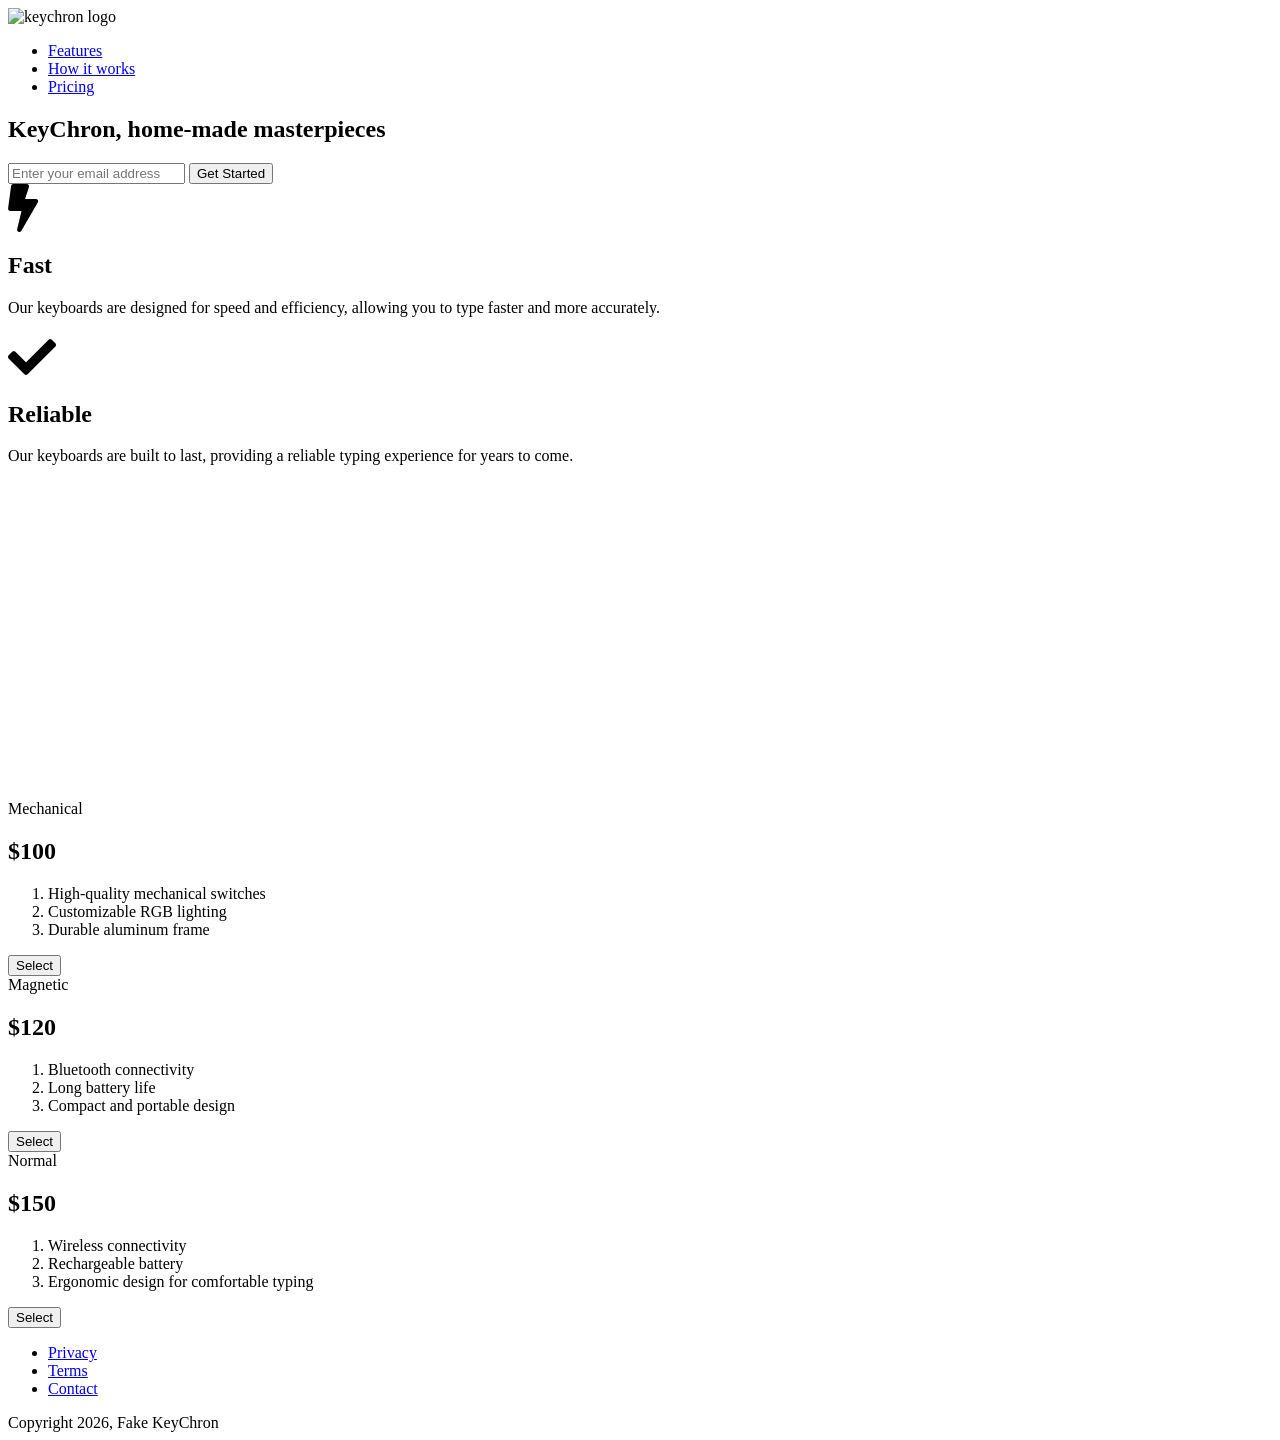
==== Pet_project_2/index.html @ 6583471b "Add Pet_project_2 HTML structure for Product Landing Page Passes all FCC test cases that only depend" ====
<!DOCTYPE html>
<html lang="en">
    <head>
        <meta charset="UTF-8">
        <meta name="viewport" content="width=device-width, initial-scale=1.0">
        <title>My Web Page</title>
        <link rel="stylesheet" href="styles.css">
        <link rel="stylesheet" href="https://use.fontawesome.com/releases/v5.8.1/css/all.css" integrity="sha384-50oBUHEmvpQ+1lW4y57PTFmhCaXp0ML5d60M1M7uH2+nqUivzIebhndOJK28anvf" crossorigin="anonymous">
    </head>
    <body>
        <header id="header">
            <div class="logo">
                <img id="header-img" src="https://placehold.co/150x50?text=KeyChron" alt="keychron logo">
            </div>
            <nav id="nav-bar">
                <ul>
                    <li>
                        <a class="nav-link" href="#features">Features</a>
                    </li>
                    <li>
                        <a class="nav-link" href="#how-it-works">How it works</a>
                    </li>
                    <li>
                        <a class="nav-link" href="#pricing">Pricing</a>
                    </li>
                </ul>
            </nav>
        </header>

        <section id="hero">
            <h2>KeyChron, home-made masterpieces</h2>
            <form id="form" action="https://www.freecodecamp.com/email-submit">
                <input type="email" name="email" id="email" placeholder="Enter your email address" required>
                <input id="submit" type="submit" value="Get Started" class="btn">
        </section>
        <div class="container">
            <section id="features">
                <div class="grid">
                    <div class="icon"><i class="fas fa-3x fa-bolt"></i></div>
                    <div class="desc">
                        <h2>Fast</h2>
                        <p>Our keyboards are designed for speed and efficiency, allowing you to type faster and more accurately.</p>
                    </div>
                </div>
                <div class="grid">
                    <div class="icon"><i class="fas fa-3x fa-check"></i></div>
                    <div class="desc">
                        <h2>Reliable</h2>
                        <p>Our keyboards are built to last, providing a reliable typing experience for years to come.</p>
                    </div>
                </div>
            </section>
            <section id="how-it-works">
                <iframe id="video" height="315" src="https://www.youtube.com/watch?v=LBhhyzYpEHk" frameborder="0" allowfullscreen></iframe>
            </section>
            <section id="pricing">
                <div class="product" id="mechanical">
                    <div class="level">Mechanical</div>
                    <h2>$100</h2>
                    <ol>
                        <li>High-quality mechanical switches</li>
                        <li>Customizable RGB lighting</li>
                        <li>Durable aluminum frame</li>
                    </ol>
                    <button class="btn">Select</button>
                </div>
                <div class="product" id="magnetic">
                    <div class="level">Magnetic</div>
                    <h2>$120</h2>
                    <ol>
                        <li>Bluetooth connectivity</li>
                        <li>Long battery life</li>
                        <li>Compact and portable design</li>
                    </ol>
                    <button class="btn">Select</button>
                </div>
                <div class="product" id="normal">
                    <div class="level">Normal</div>
                    <h2>$150</h2>
                    <ol>
                        <li>Wireless connectivity</li>
                        <li>Rechargeable battery</li>
                        <li>Ergonomic design for comfortable typing</li>
                    </ol>
                    <button class="btn">Select</button>
                </div>
            </section>
            <footer>
                <ul>
                    <li><a href="#">Privacy</a></li>
                    <li><a href="#">Terms</a></li>
                    <li><a href="#">Contact</a></li>
                </ul>
                <span>Copyright 2026, Fake KeyChron </span>
            </footer>

        </div>
    </body>
</html>
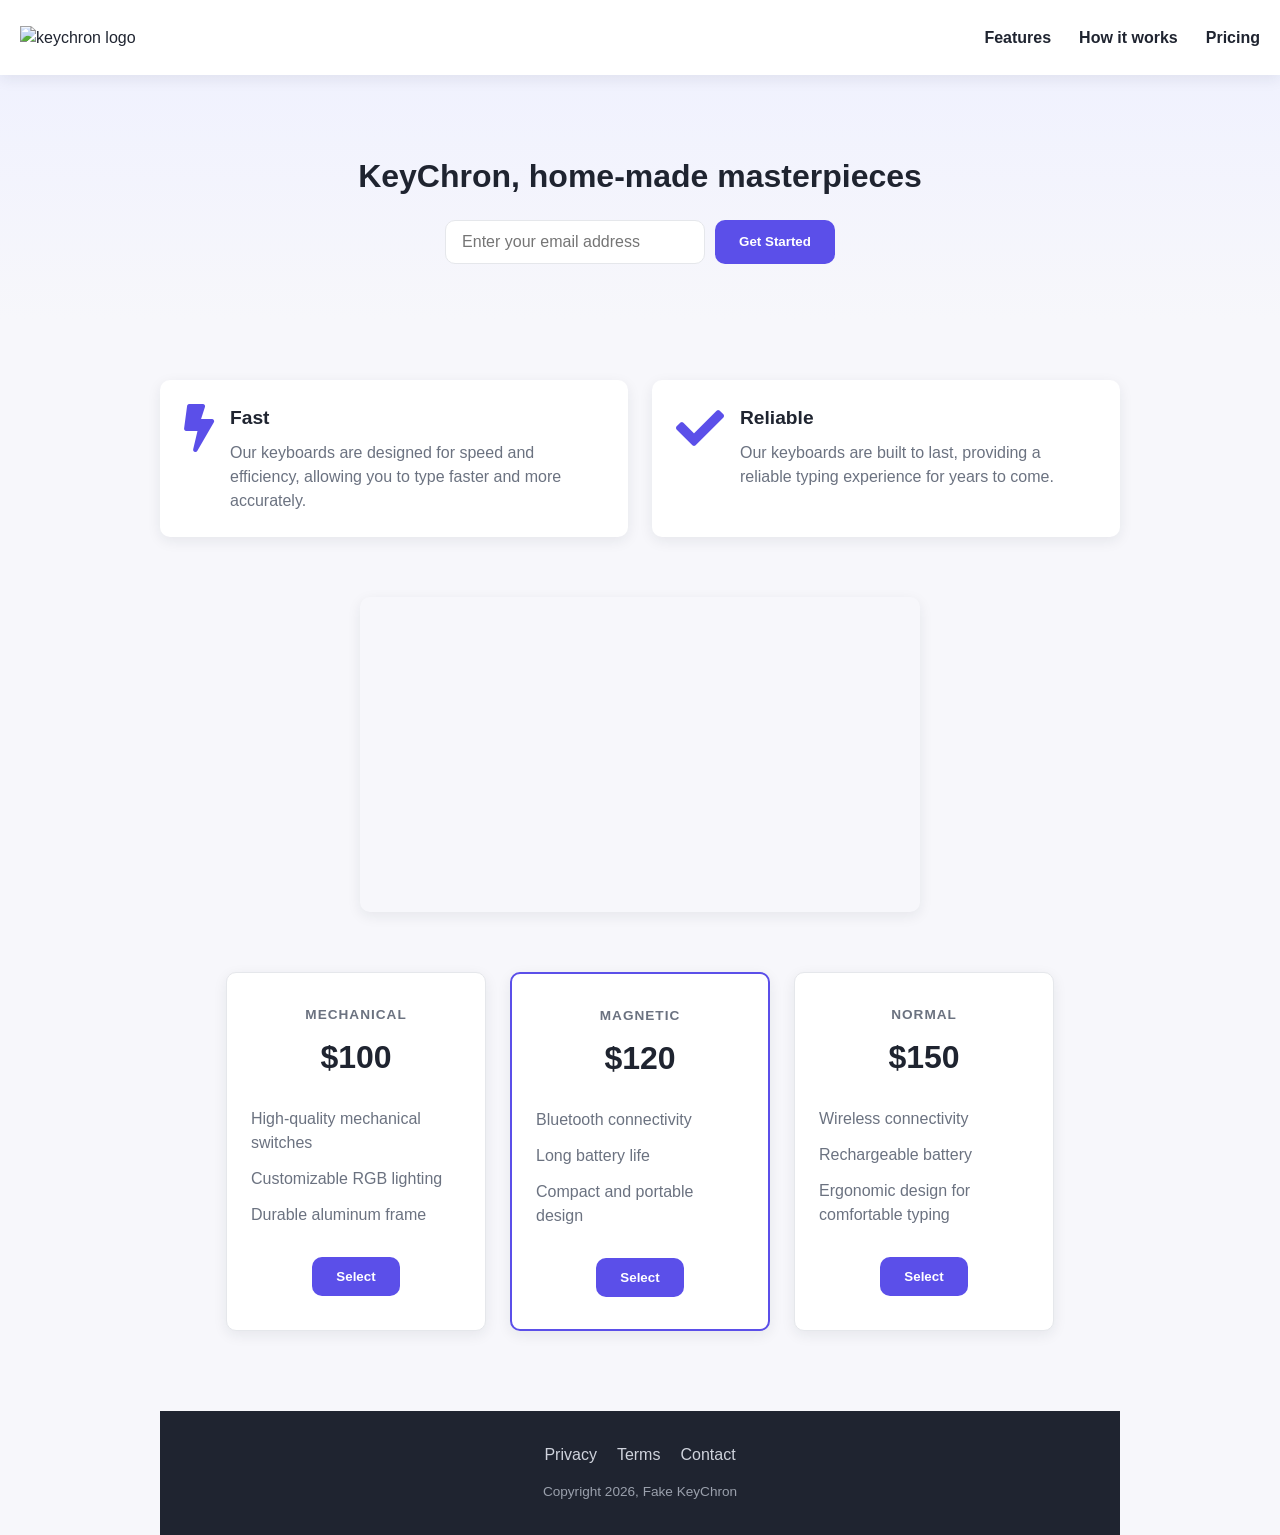
==== commit cdf702d8: "Polish landing page visuals with cards, shadows, and hover states Introduces a CSS variable palette," ====
--- a/Pet_project_2/index.html
+++ b/Pet_project_2/index.html
@@ -32,6 +32,7 @@
             <form id="form" action="https://www.freecodecamp.com/email-submit">
                 <input type="email" name="email" id="email" placeholder="Enter your email address" required>
                 <input id="submit" type="submit" value="Get Started" class="btn">
+            </form>
         </section>
         <div class="container">
             <section id="features">
--- a/Pet_project_2/styles.css
+++ b/Pet_project_2/styles.css
@@ -0,0 +1,253 @@
+:root {
+    --color-bg: #f7f7fb;
+    --color-surface: #ffffff;
+    --color-text: #1f2430;
+    --color-muted: #6b7280;
+    --color-border: #e5e7eb;
+    --color-primary: #5b4fe9;
+    --color-primary-dark: #4638c2;
+    --radius: 10px;
+    --shadow: 0 4px 14px rgba(31, 36, 48, 0.08);
+}
+
+* {
+    margin: 0;
+    padding: 0;
+    box-sizing: border-box;
+}
+
+body {
+    font-family: 'Segoe UI', Roboto, Helvetica, Arial, sans-serif;
+    color: var(--color-text);
+    background-color: var(--color-bg);
+    line-height: 1.5;
+}
+
+a {
+    text-decoration: none;
+    color: inherit;
+}
+
+header {
+    position: fixed;
+    top: 0;
+    width: 100%;
+    min-height: 75px;
+    padding: 0 20px;
+    display: flex;
+    justify-content: space-between;
+    align-items: center;
+    background-color: var(--color-surface);
+    box-shadow: var(--shadow);
+    z-index: 100;
+}
+
+#header-img {
+    height: 40px;
+}
+
+#nav-bar ul {
+    display: flex;
+    gap: 28px;
+    list-style: none;
+}
+
+.nav-link {
+    font-weight: 600;
+    transition: color 0.2s ease;
+}
+
+.nav-link:hover {
+    color: var(--color-primary);
+}
+
+#hero {
+    display: flex;
+    flex-direction: column;
+    align-items: center;
+    justify-content: center;
+    gap: 20px;
+    text-align: center;
+    min-height: 320px;
+    padding-top: 95px;
+    background: linear-gradient(180deg, #eef0ff 0%, var(--color-bg) 100%);
+}
+
+#hero h2 {
+    font-size: 2rem;
+    max-width: 600px;
+}
+
+#form {
+    display: flex;
+    gap: 10px;
+    flex-wrap: wrap;
+    justify-content: center;
+}
+
+#email {
+    padding: 12px 16px;
+    border: 1px solid var(--color-border);
+    border-radius: var(--radius);
+    min-width: 260px;
+    font-size: 1rem;
+}
+
+.btn {
+    padding: 12px 24px;
+    border: none;
+    border-radius: var(--radius);
+    background-color: var(--color-primary);
+    color: white;
+    font-weight: 600;
+    cursor: pointer;
+    transition: background-color 0.2s ease, transform 0.2s ease;
+}
+
+.btn:hover {
+    background-color: var(--color-primary-dark);
+    transform: translateY(-2px);
+}
+
+.container {
+    max-width: 1000px;
+    width: 100%;
+    margin: 0 auto;
+    padding: 0 20px;
+}
+
+#features {
+    margin-top: 60px;
+    display: grid;
+    grid-template-columns: repeat(2, 1fr);
+    gap: 24px;
+}
+
+.grid {
+    display: flex;
+    gap: 16px;
+    align-items: flex-start;
+    background-color: var(--color-surface);
+    padding: 24px;
+    border-radius: var(--radius);
+    box-shadow: var(--shadow);
+}
+
+.icon {
+    color: var(--color-primary);
+}
+
+.desc h2 {
+    font-size: 1.2rem;
+    margin-bottom: 8px;
+}
+
+.desc p {
+    color: var(--color-muted);
+}
+
+#how-it-works {
+    margin-top: 60px;
+    display: flex;
+    justify-content: center;
+}
+
+#video {
+    width: 100%;
+    max-width: 560px;
+    border: none;
+    border-radius: var(--radius);
+    box-shadow: var(--shadow);
+}
+
+#pricing {
+    margin-top: 60px;
+    display: flex;
+    flex-direction: row;
+    justify-content: center;
+    gap: 24px;
+    flex-wrap: wrap;
+}
+
+.product {
+    background-color: var(--color-surface);
+    border: 1px solid var(--color-border);
+    border-radius: var(--radius);
+    box-shadow: var(--shadow);
+    padding: 32px 24px;
+    width: 260px;
+    text-align: center;
+    transition: transform 0.2s ease;
+}
+
+.product:hover {
+    transform: translateY(-6px);
+}
+
+#magnetic {
+    border: 2px solid var(--color-primary);
+}
+
+.level {
+    text-transform: uppercase;
+    letter-spacing: 1px;
+    color: var(--color-muted);
+    font-weight: 600;
+    font-size: 0.85rem;
+}
+
+.product h2 {
+    font-size: 2rem;
+    margin: 8px 0 20px;
+}
+
+.product ol {
+    list-style: none;
+    margin-bottom: 24px;
+    text-align: left;
+}
+
+.product li {
+    padding: 6px 0;
+    color: var(--color-muted);
+}
+
+footer {
+    margin-top: 80px;
+    padding: 32px 20px;
+    background-color: var(--color-text);
+    color: #cfd3dc;
+    text-align: center;
+}
+
+footer ul {
+    list-style: none;
+    display: flex;
+    justify-content: center;
+    gap: 20px;
+    margin-bottom: 12px;
+}
+
+footer a {
+    transition: color 0.2s ease;
+}
+
+footer a:hover {
+    color: white;
+}
+
+footer span {
+    font-size: 0.85rem;
+    color: #9aa0ac;
+}
+
+@media (max-width: 600px) {
+    #pricing {
+        flex-direction: column;
+        align-items: center;
+    }
+
+    #features {
+        grid-template-columns: 1fr;
+    }
+}
